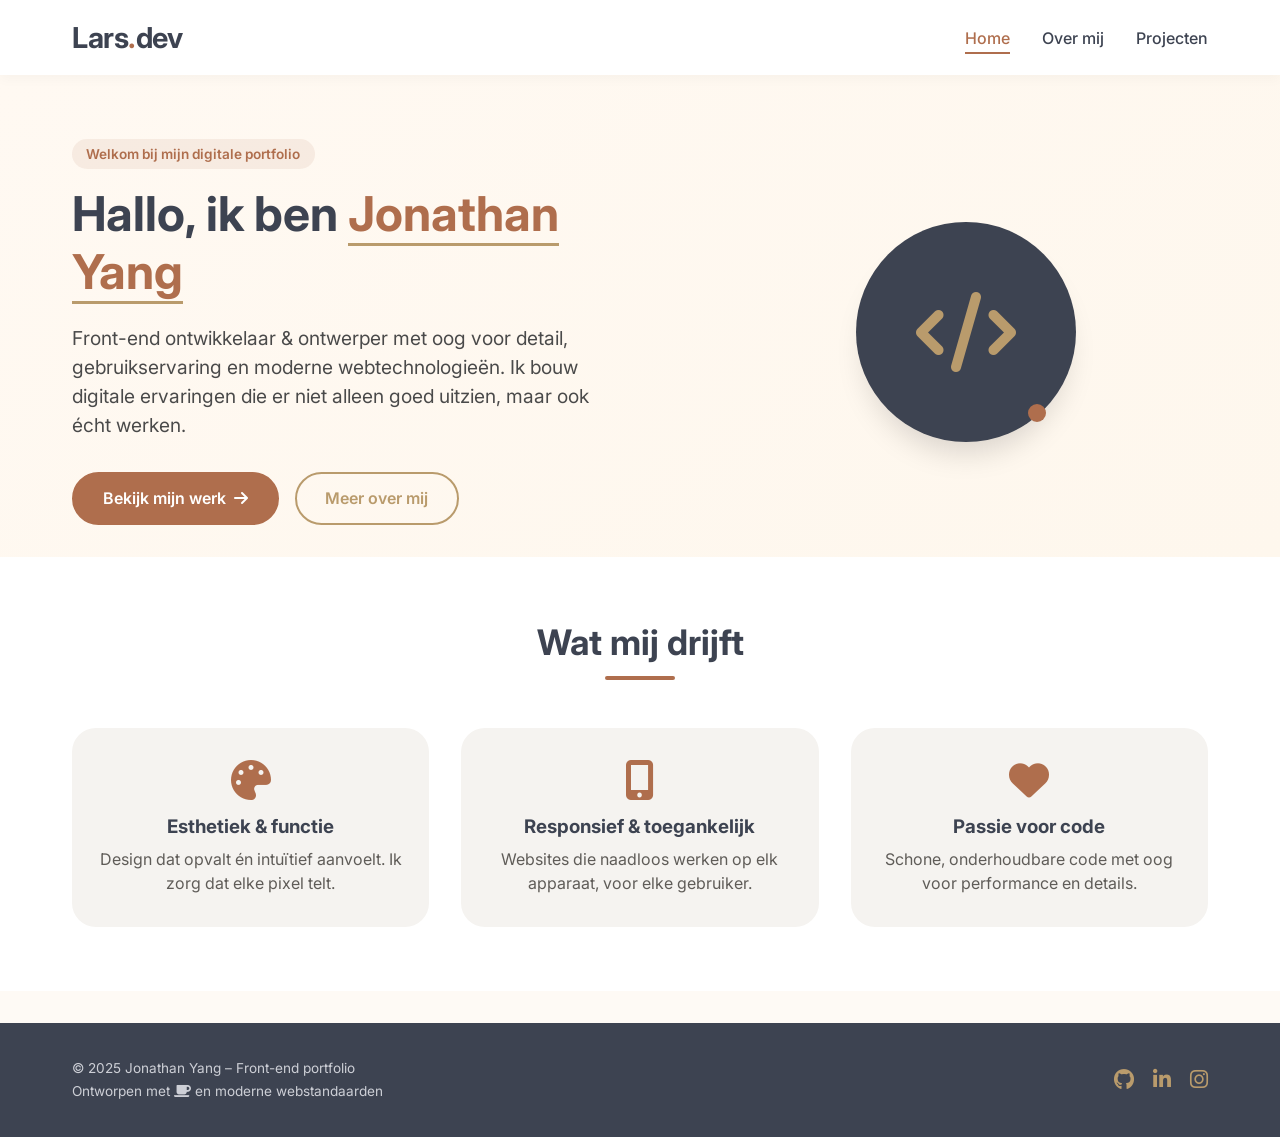
==== index.html @ 4d0721a4 "first commit" ====
<!DOCTYPE html>
<html lang="nl">
<head>
    <meta charset="UTF-8">
    <meta name="viewport" content="width=device-width, initial-scale=1.0">
    <title>Home | Jonathan Yang - Portfolio</title>
    <link rel="stylesheet" href="https://cdnjs.cloudflare.com/ajax/libs/font-awesome/6.0.0-beta3/css/all.min.css">
    <link href="https://fonts.googleapis.com/css2?family=Inter:opsz,wght@14..32,300;14..32,400;14..32,600;14..32,700&display=swap" rel="stylesheet">
    <link rel="stylesheet" href="style.css">
</head>
<body>
    <header>
        <nav class="navbar">
            <div class="nav-container">
                <div class="logo"><a href="index.html">Lars<span>.</span>dev</a></div>
                <ul class="nav-links">
                    <li><a href="index.html" class="active">Home</a></li>
                    <li><a href="about.html">Over mij</a></li>
                    <li><a href="projects.html">Projecten</a></li>
                </ul>
            </div>
        </nav>
    </header>

    <main>
        <section class="hero">
            <div class="container hero-grid">
                <div class="hero-content">
                    <span class="hero-tag">Welkom bij mijn digitale portfolio</span>
                    <h1>Hallo, ik ben <span class="accent-name">Jonathan Yang</span></h1>
                    <p class="hero-text">Front-end ontwikkelaar & ontwerper met oog voor detail, gebruikservaring en moderne webtechnologieën. Ik bouw digitale ervaringen die er niet alleen goed uitzien, maar ook écht werken.</p>
                    <div class="hero-buttons">
                        <a href="projects.html" class="btn btn-primary">Bekijk mijn werk <i class="fas fa-arrow-right"></i></a>
                        <a href="about.html" class="btn btn-outline">Meer over mij</a>
                    </div>
                </div>
                <div class="hero-visual">
                    <div class="code-icon-wrapper"><i class="fas fa-code"></i><div class="floating-dot"></div></div>
                </div>
            </div>
        </section>

        <section class="highlights">
            <div class="container">
                <div class="section-header"><h2>Wat mij drijft</h2><div class="divider"></div></div>
                <div class="features-grid">
                    <div class="feature-card"><i class="fas fa-palette"></i><h3>Esthetiek & functie</h3><p>Design dat opvalt én intuïtief aanvoelt. Ik zorg dat elke pixel telt.</p></div>
                    <div class="feature-card"><i class="fas fa-mobile-alt"></i><h3>Responsief & toegankelijk</h3><p>Websites die naadloos werken op elk apparaat, voor elke gebruiker.</p></div>
                    <div class="feature-card"><i class="fas fa-heart"></i><h3>Passie voor code</h3><p>Schone, onderhoudbare code met oog voor performance en details.</p></div>
                </div>
            </div>
        </section>
    </main>

    <footer>
        <div class="container footer-content">
            <div class="footer-info"><p>© 2025 Jonathan Yang – Front-end portfolio</p><p>Ontworpen met <i class="fas fa-coffee"></i> en moderne webstandaarden</p></div>
            <div class="footer-social"><a href="#" aria-label="GitHub"><i class="fab fa-github"></i></a><a href="#" aria-label="LinkedIn"><i class="fab fa-linkedin-in"></i></a><a href="#" aria-label="Instagram"><i class="fab fa-instagram"></i></a></div>
        </div>
    </footer>
</body>
</html>
---- style.css ----
/* ---------- RESET & BASIS ---------- */
* {
    margin: 0;
    padding: 0;
    box-sizing: border-box;
}

body {
    font-family: 'Inter', sans-serif;
    background-color: #fefaf5; /* zacht warm wit */
    color: #2e2c2a;
    line-height: 1.5;
}

.container {
    max-width: 1200px;
    margin: 0 auto;
    padding: 0 2rem;
}

/* ---------- KLEURPALET ---------- */
:root {
    --beige: #B99B6C;
    --terracotta: #AF6E4D;
    --grijsblauw: #3D4351;
    --wit: #FFFFFF;
    --lichtgrijs: #F5F3F0;
}

/* ---------- NAVIGATIE ---------- */
.navbar {
    background-color: var(--wit);
    box-shadow: 0 4px 12px rgba(0,0,0,0.03);
    padding: 1rem 0;
    position: sticky;
    top: 0;
    z-index: 100;
}

.nav-container {
    max-width: 1200px;
    margin: 0 auto;
    padding: 0 2rem;
    display: flex;
    justify-content: space-between;
    align-items: center;
    flex-wrap: wrap;
}

.logo a {
    font-size: 1.8rem;
    font-weight: 700;
    color: var(--grijsblauw);
    text-decoration: none;
    letter-spacing: -0.5px;
}

.logo span {
    color: var(--terracotta);
}

.nav-links {
    display: flex;
    gap: 2rem;
    list-style: none;
}

.nav-links a {
    text-decoration: none;
    font-weight: 500;
    color: var(--grijsblauw);
    transition: 0.2s ease;
    padding-bottom: 4px;
    border-bottom: 2px solid transparent;
}

.nav-links a:hover, .nav-links a.active {
    color: var(--terracotta);
    border-bottom-color: var(--terracotta);
}

/* ---------- ALGEMENE ELEMENTEN ---------- */
h1, h2, h3 {
    font-weight: 700;
    line-height: 1.2;
    color: var(--grijsblauw);
}

h1 {
    font-size: 3rem;
    margin-bottom: 1rem;
}

h2 {
    font-size: 2.2rem;
    margin-bottom: 0.5rem;
}

.section-header {
    text-align: center;
    margin-bottom: 3rem;
}

.divider {
    width: 70px;
    height: 4px;
    background: var(--terracotta);
    margin: 0.8rem auto 0;
    border-radius: 2px;
}

.btn {
    display: inline-flex;
    align-items: center;
    gap: 0.5rem;
    padding: 0.8rem 1.8rem;
    border-radius: 40px;
    font-weight: 600;
    text-decoration: none;
    transition: 0.25s;
    font-size: 1rem;
}

.btn-primary {
    background-color: var(--terracotta);
    color: white;
    border: 2px solid var(--terracotta);
}

.btn-primary:hover {
    background-color: #9b5a3e;
    border-color: #9b5a3e;
    transform: translateY(-2px);
}

.btn-outline {
    background: transparent;
    border: 2px solid var(--beige);
    color: var(--beige);
}

.btn-outline:hover {
    background: var(--beige);
    color: white;
    border-color: var(--beige);
}

.btn-secondary {
    background-color: var(--beige);
    color: white;
    border: none;
}

.btn-secondary:hover {
    background-color: #a58454;
    transform: translateY(-2px);
}

/* ---------- HOME (HERO) ---------- */
.hero {
    padding: 4rem 0 2rem;
    background: linear-gradient(145deg, #fff9f2 0%, #fef7ed 100%);
}

.hero-grid {
    display: flex;
    align-items: center;
    gap: 3rem;
    flex-wrap: wrap;
}

.hero-content {
    flex: 1;
}

.hero-tag {
    background: rgba(175, 110, 77, 0.1);
    color: var(--terracotta);
    padding: 0.3rem 0.9rem;
    border-radius: 30px;
    font-size: 0.85rem;
    font-weight: 600;
    display: inline-block;
    margin-bottom: 1rem;
}

.accent-name {
    color: var(--terracotta);
    border-bottom: 3px solid var(--beige);
}

.hero-text {
    font-size: 1.2rem;
    margin: 1.5rem 0 2rem;
    color: #4a4a4a;
    max-width: 90%;
}

.hero-buttons {
    display: flex;
    gap: 1rem;
    flex-wrap: wrap;
}

.hero-visual {
    flex: 0.8;
    display: flex;
    justify-content: center;
}

.code-icon-wrapper {
    background: var(--grijsblauw);
    width: 220px;
    height: 220px;
    border-radius: 50%;
    display: flex;
    align-items: center;
    justify-content: center;
    position: relative;
    box-shadow: 0 20px 30px -10px rgba(0,0,0,0.15);
}

.code-icon-wrapper i {
    font-size: 5rem;
    color: var(--beige);
}

.floating-dot {
    position: absolute;
    width: 18px;
    height: 18px;
    background: var(--terracotta);
    border-radius: 50%;
    bottom: 20px;
    right: 30px;
    animation: float 2s infinite;
}

@keyframes float {
    0% { transform: translateY(0px); }
    50% { transform: translateY(-8px); }
    100% { transform: translateY(0px); }
}

/* Features */
.highlights {
    padding: 4rem 0;
    background: var(--wit);
}

.features-grid {
    display: flex;
    gap: 2rem;
    justify-content: center;
    flex-wrap: wrap;
}

.feature-card {
    background: var(--lichtgrijs);
    padding: 2rem 1.5rem;
    border-radius: 24px;
    text-align: center;
    flex: 1;
    min-width: 220px;
    transition: 0.2s;
}

.feature-card i {
    font-size: 2.5rem;
    color: var(--terracotta);
    margin-bottom: 1rem;
}

.feature-card h3 {
    margin-bottom: 0.5rem;
}

.feature-card p {
    color: #5f5c58;
}

/* featured project */
.featured-project {
    padding: 3rem 0 5rem;
    background: var(--lichtgrijs);
}

.featured-container {
    display: flex;
    align-items: center;
    gap: 3rem;
    flex-wrap: wrap;
    background: white;
    border-radius: 32px;
    padding: 2rem;
    box-shadow: 0 15px 30px rgba(0,0,0,0.05);
}

.featured-text {
    flex: 1.2;
}

.mini-badge {
    background: var(--beige);
    color: white;
    padding: 0.2rem 0.8rem;
    border-radius: 20px;
    font-size: 0.75rem;
    font-weight: 600;
    display: inline-block;
    margin-bottom: 1rem;
}

.featured-mockup {
    flex: 0.8;
    text-align: center;
    background: var(--grijsblauw);
    border-radius: 28px;
    padding: 2rem;
}

.featured-mockup i {
    font-size: 5rem;
    color: var(--beige);
}

/* ---------- ABOUT PAGINA ---------- */
.page-header {
    text-align: center;
    padding: 3rem 0 1rem;
    background: var(--lichtgrijs);
}

.page-header h1 {
    margin-bottom: 0.5rem;
}

.subtitle {
    font-size: 1.1rem;
    color: #6b6a68;
    margin-top: 0.5rem;
}

.about-intro {
    padding: 4rem 0;
}

.about-grid {
    display: flex;
    gap: 3rem;
    align-items: center;
    flex-wrap: wrap;
}

.about-text {
    flex: 1.5;
}

.about-text p {
    margin-bottom: 1.2rem;
    color: #2e2c2a;
}

.personal-details {
    margin-top: 1.8rem;
    display: flex;
    flex-direction: column;
    gap: 0.6rem;
    background: var(--lichtgrijs);
    padding: 1.2rem;
    border-radius: 24px;
}

.personal-details i {
    width: 28px;
    color: var(--terracotta);
}

.about-illustration {
    flex: 1;
    background: var(--grijsblauw);
    border-radius: 48px;
    padding: 2rem;
    text-align: center;
}

.about-illustration i {
    font-size: 6rem;
    color: var(--beige);
}

.skills {
    padding: 3rem 0;
    background: var(--wit);
}

.skills-grid {
    display: grid;
    grid-template-columns: repeat(auto-fit, minmax(240px, 1fr));
    gap: 2rem;
}

.skill-card {
    background: var(--lichtgrijs);
    padding: 2rem;
    border-radius: 24px;
    text-align: center;
}

.skill-card i {
    font-size: 2.5rem;
    color: var(--terracotta);
    margin-bottom: 1rem;
}

.skill-card h3 {
    margin-bottom: 0.6rem;
}

.fun-fact {
    padding: 3rem 0 5rem;
}

.fun-fact-box {
    background: linear-gradient(120deg, #f4ede4, #fff6ed);
    padding: 2.5rem;
    border-radius: 48px;
    text-align: center;
    border-left: 6px solid var(--terracotta);
}

.fun-fact-box i {
    font-size: 2rem;
    color: var(--beige);
    margin-bottom: 1rem;
}

.fun-fact-box p {
    font-size: 1.4rem;
    font-weight: 500;
    font-style: italic;
    margin-bottom: 0.8rem;
}

/* ---------- PROJECTEN PAGINA ---------- */
.projects-grid-section {
    padding: 4rem 0;
}

.projects-grid {
    display: grid;
    grid-template-columns: repeat(auto-fill, minmax(280px, 1fr));
    gap: 2rem;
}

.project-card {
    background: white;
    border-radius: 28px;
    padding: 2rem 1.5rem;
    box-shadow: 0 8px 20px rgba(0,0,0,0.03);
    transition: 0.2s;
    border: 1px solid #f0e9e1;
}

.project-card:hover {
    transform: translateY(-8px);
    box-shadow: 0 20px 30px rgba(0,0,0,0.05);
}

.project-icon i {
    font-size: 2.8rem;
    color: var(--terracotta);
    margin-bottom: 1.2rem;
}

.project-card h3 {
    margin-bottom: 0.8rem;
}

.project-card p {
    color: #5c5a58;
    margin: 0.8rem 0;
}

.project-tags {
    display: flex;
    flex-wrap: wrap;
    gap: 0.5rem;
    margin: 1rem 0 1.2rem;
}

.project-tags span {
    background: var(--lichtgrijs);
    padding: 0.2rem 0.8rem;
    border-radius: 50px;
    font-size: 0.75rem;
    font-weight: 500;
    color: var(--grijsblauw);
}

.project-link {
    font-weight: 600;
    text-decoration: none;
    color: var(--terracotta);
    transition: 0.2s;
}

.project-link:hover {
    gap: 0.4rem;
    letter-spacing: 0.3px;
}

.contact-cta {
    padding: 2rem 0 4rem;
}

.cta-box {
    background: var(--grijsblauw);
    text-align: center;
    padding: 3rem 2rem;
    border-radius: 48px;
    color: white;
}

.cta-box h3 {
    color: white;
    font-size: 1.8rem;
    margin-bottom: 0.8rem;
}

.cta-box p {
    color: #d6d9e0;
    margin-bottom: 1.8rem;
}

.cta-box .btn-primary {
    background-color: var(--beige);
    border-color: var(--beige);
}

/* ---------- FOOTER ---------- */
footer {
    background: var(--grijsblauw);
    color: #cdcfd6;
    padding: 2rem 0;
    margin-top: 2rem;
}

.footer-content {
    display: flex;
    justify-content: space-between;
    align-items: center;
    flex-wrap: wrap;
    gap: 1rem;
}

.footer-info p {
    margin: 0.2rem 0;
    font-size: 0.85rem;
}

.footer-social a {
    color: var(--beige);
    font-size: 1.3rem;
    margin-left: 1.2rem;
    transition: 0.2s;
}

.footer-social a:hover {
    color: white;
}

/* ---------- RESPONSIVE ---------- */
@media (max-width: 768px) {
    .nav-container {
        flex-direction: column;
        gap: 1rem;
    }
    .nav-links {
        gap: 1.5rem;
    }
    h1 {
        font-size: 2.2rem;
    }
    .hero-grid, .about-grid, .featured-container {
        flex-direction: column;
        text-align: center;
    }
    .hero-text {
        max-width: 100%;
    }
    .hero-buttons {
        justify-content: center;
    }
    .featured-mockup {
        width: 100%;
    }
    .footer-content {
        flex-direction: column;
        text-align: center;
    }
    .footer-social a {
        margin: 0 0.6rem;
    }
}
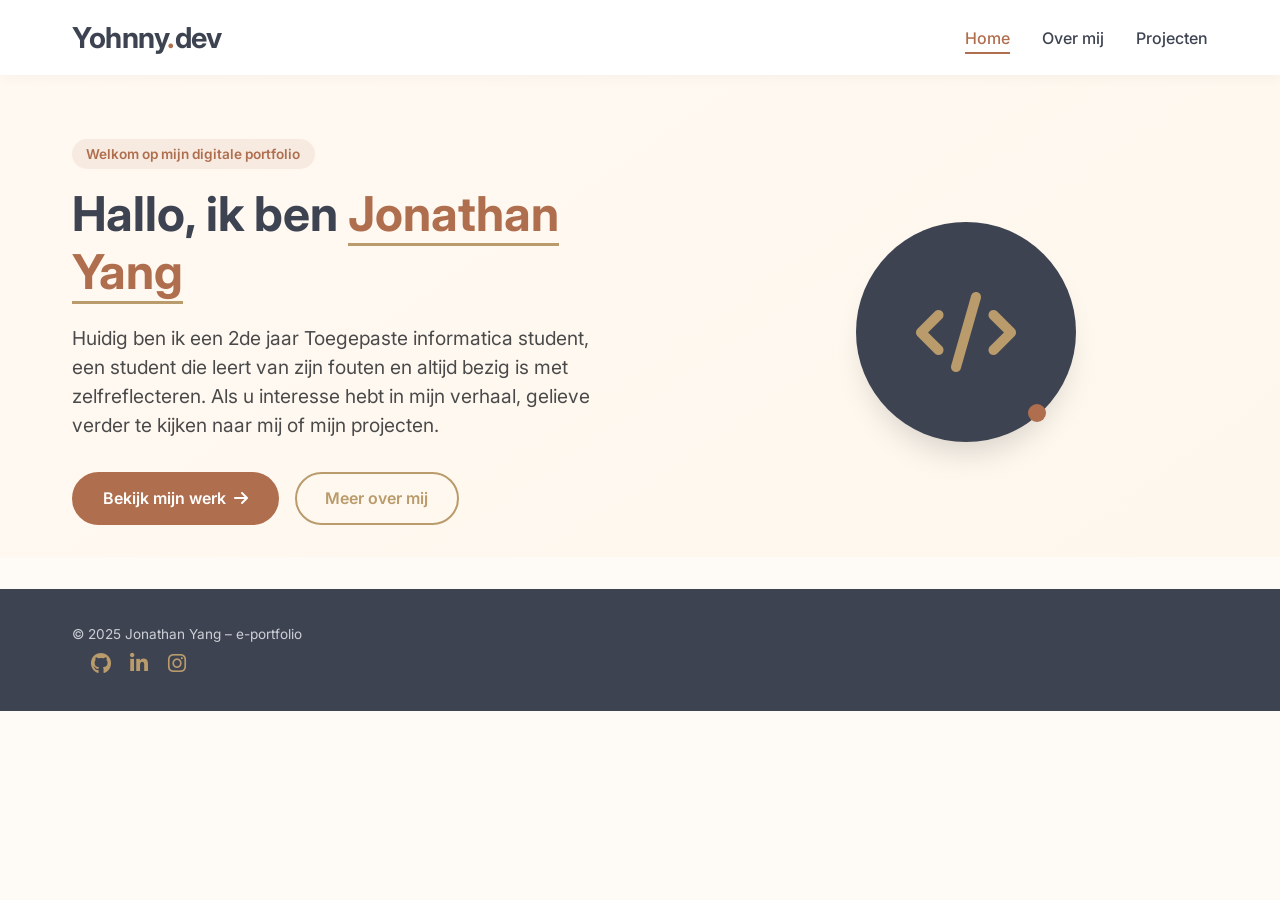
==== commit 4858b7e9: "updated placeholder text" ====
--- a/index.html
+++ b/index.html
@@ -12,7 +12,7 @@
     <header>
         <nav class="navbar">
             <div class="nav-container">
-                <div class="logo"><a href="index.html">Lars<span>.</span>dev</a></div>
+                <div class="logo"><a href="index.html">Yohnny<span>.</span>dev</a></div>
                 <ul class="nav-links">
                     <li><a href="index.html" class="active">Home</a></li>
                     <li><a href="about.html">Over mij</a></li>
@@ -26,9 +26,12 @@
         <section class="hero">
             <div class="container hero-grid">
                 <div class="hero-content">
-                    <span class="hero-tag">Welkom bij mijn digitale portfolio</span>
+                    <span class="hero-tag">Welkom op mijn digitale portfolio</span>
                     <h1>Hallo, ik ben <span class="accent-name">Jonathan Yang</span></h1>
+                    <p class="hero-text">Huidig ben ik een 2de jaar Toegepaste informatica student, een student die leert van zijn fouten en altijd bezig is met zelfreflecteren. Als u interesse hebt in mijn verhaal, gelieve verder te kijken naar mij of mijn projecten.</p>
+                    <!--
                     <p class="hero-text">Front-end ontwikkelaar & ontwerper met oog voor detail, gebruikservaring en moderne webtechnologieën. Ik bouw digitale ervaringen die er niet alleen goed uitzien, maar ook écht werken.</p>
+                    -->                    
                     <div class="hero-buttons">
                         <a href="projects.html" class="btn btn-primary">Bekijk mijn werk <i class="fas fa-arrow-right"></i></a>
                         <a href="about.html" class="btn btn-outline">Meer over mij</a>
@@ -40,6 +43,7 @@
             </div>
         </section>
 
+        <!--
         <section class="highlights">
             <div class="container">
                 <div class="section-header"><h2>Wat mij drijft</h2><div class="divider"></div></div>
@@ -50,11 +54,13 @@
                 </div>
             </div>
         </section>
+        -->
+
     </main>
 
     <footer>
         <div class="container footer-content">
-            <div class="footer-info"><p>© 2025 Jonathan Yang – Front-end portfolio</p><p>Ontworpen met <i class="fas fa-coffee"></i> en moderne webstandaarden</p></div>
+            <div class="footer-info"><p>© 2025 Jonathan Yang – e-portfolio</p>
             <div class="footer-social"><a href="#" aria-label="GitHub"><i class="fab fa-github"></i></a><a href="#" aria-label="LinkedIn"><i class="fab fa-linkedin-in"></i></a><a href="#" aria-label="Instagram"><i class="fab fa-instagram"></i></a></div>
         </div>
     </footer>
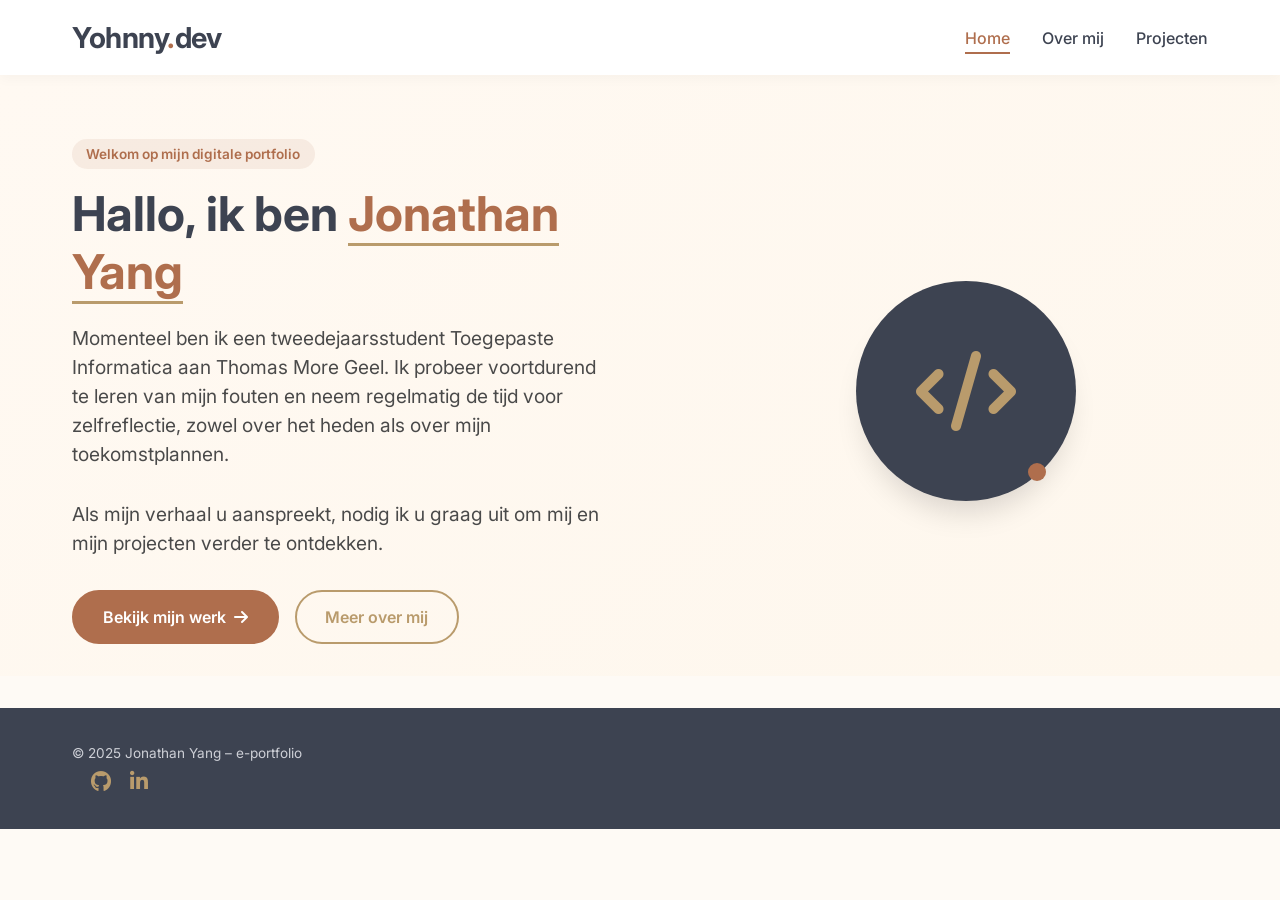
==== commit 53a6bdf3: "Footer geupdate, index.html geupdate en about.html vervult." ====
--- a/index.html
+++ b/index.html
@@ -28,10 +28,8 @@
                 <div class="hero-content">
                     <span class="hero-tag">Welkom op mijn digitale portfolio</span>
                     <h1>Hallo, ik ben <span class="accent-name">Jonathan Yang</span></h1>
-                    <p class="hero-text">Huidig ben ik een 2de jaar Toegepaste informatica student, een student die leert van zijn fouten en altijd bezig is met zelfreflecteren. Als u interesse hebt in mijn verhaal, gelieve verder te kijken naar mij of mijn projecten.</p>
-                    <!--
-                    <p class="hero-text">Front-end ontwikkelaar & ontwerper met oog voor detail, gebruikservaring en moderne webtechnologieën. Ik bouw digitale ervaringen die er niet alleen goed uitzien, maar ook écht werken.</p>
-                    -->                    
+                    <p class="hero-text">Momenteel ben ik een tweedejaarsstudent Toegepaste Informatica aan Thomas More Geel. Ik probeer voortdurend te leren van mijn fouten en neem regelmatig de tijd voor zelfreflectie, zowel over het heden als over mijn toekomstplannen.</p>
+                    <p class="hero-text">Als mijn verhaal u aanspreekt, nodig ik u graag uit om mij en mijn projecten verder te ontdekken.</p>
                     <div class="hero-buttons">
                         <a href="projects.html" class="btn btn-primary">Bekijk mijn werk <i class="fas fa-arrow-right"></i></a>
                         <a href="about.html" class="btn btn-outline">Meer over mij</a>
@@ -61,7 +59,7 @@
     <footer>
         <div class="container footer-content">
             <div class="footer-info"><p>© 2025 Jonathan Yang – e-portfolio</p>
-            <div class="footer-social"><a href="#" aria-label="GitHub"><i class="fab fa-github"></i></a><a href="#" aria-label="LinkedIn"><i class="fab fa-linkedin-in"></i></a><a href="#" aria-label="Instagram"><i class="fab fa-instagram"></i></a></div>
+            <div class="footer-social"><a href="https://github.com/Yohnnys" aria-label="GitHub"><i class="fab fa-github"></i></a><a href="https://www.linkedin.com/in/jonathan-zirui-yang/" aria-label="LinkedIn"><i class="fab fa-linkedin-in"></i></a><!--<a href="#" aria-label="Instagram"><i class="fab fa-instagram">--></i></a></div>
         </div>
     </footer>
 </body>
